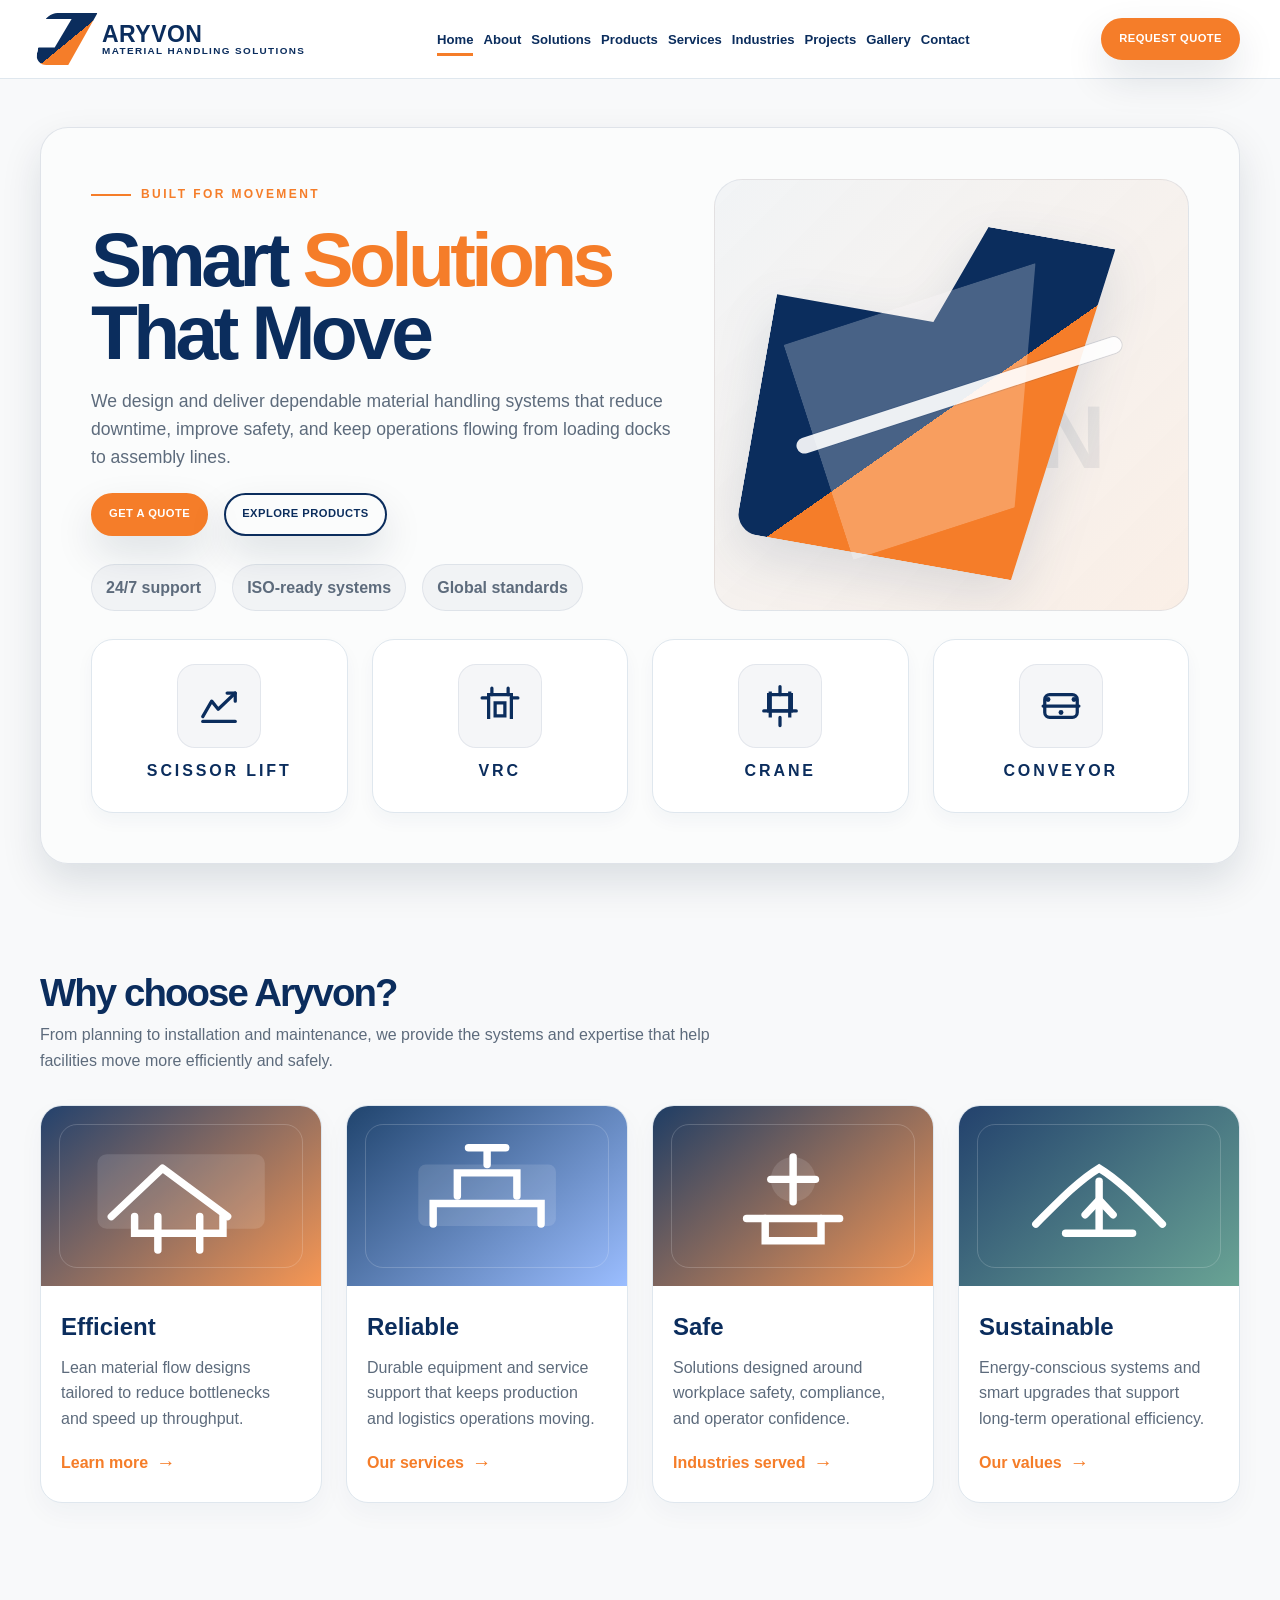
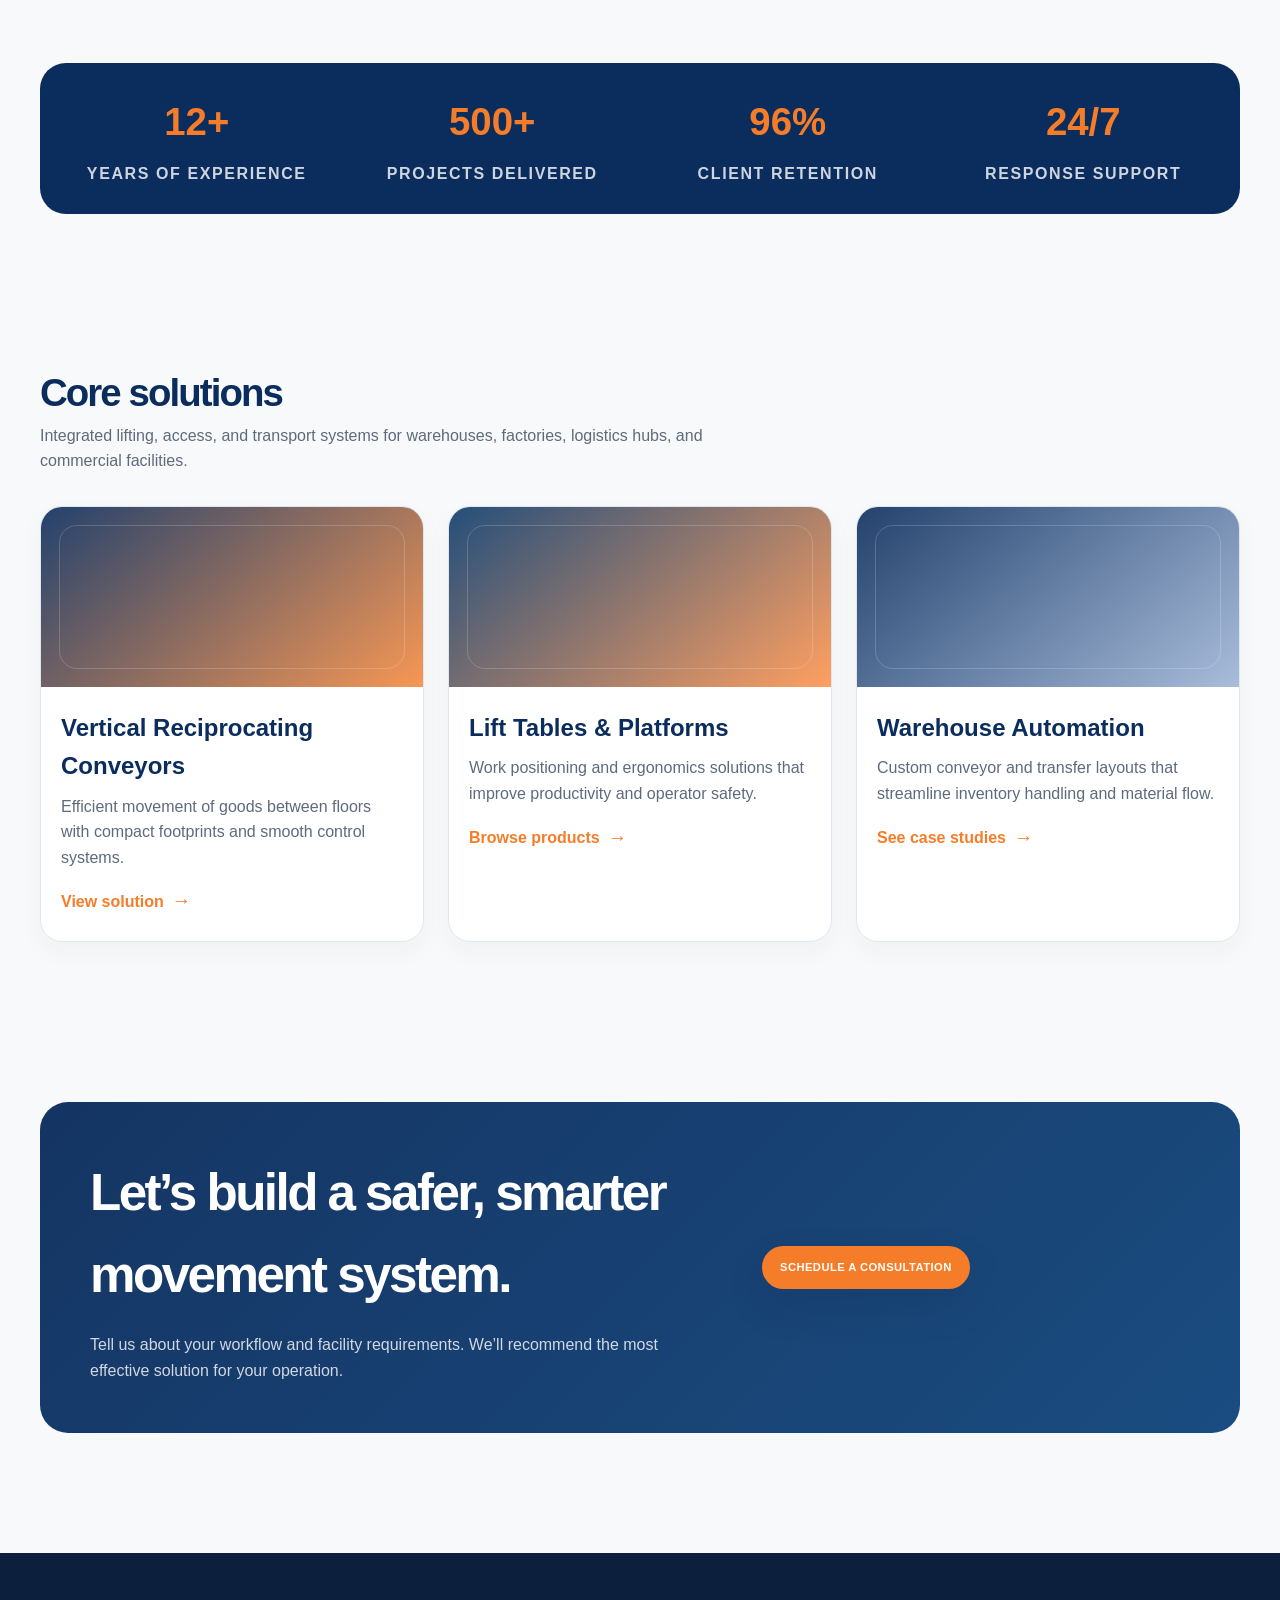
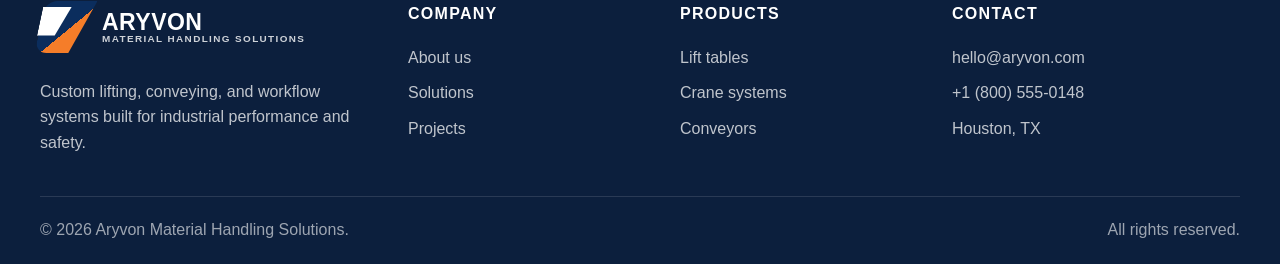
==== index.html @ c142fd36 "Upload Aryvon templete 1 site Co-authored-by: Copilot <223556219+Copilot@users.noreply.github.com>" ====
<!DOCTYPE html>
<html lang="en">
  <head>
    <meta charset="UTF-8" />
    <meta name="viewport" content="width=device-width, initial-scale=1.0" />
    <title>Aryvon Material Handling Solutions</title>
    <meta name="description" content="Aryvon Material Handling Solutions offers efficient, reliable and safe lifting, storage and conveyor systems for industrial operations." />
    <link rel="stylesheet" href="assets/css/styles.css" />
  </head>
  <body>
    <div class="site-shell">
      <header class="topbar">
        <div class="container topbar-inner">
          <a href="index.html" class="brand" aria-label="Aryvon home">
            <span class="brand-mark" aria-hidden="true"></span>
            <span class="brand-word">
              <strong>ARYVON</strong>
              <span>Material Handling Solutions</span>
            </span>
          </a>

          <nav class="nav" aria-label="Main navigation">
            <a class="active" href="index.html">Home</a>
            <a href="about.html">About</a>
            <a href="solutions.html">Solutions</a>
            <a href="products.html">Products</a>
            <a href="services.html">Services</a>
            <a href="industries.html">Industries</a>
            <a href="projects.html">Projects</a>
            <a href="gallery.html">Gallery</a>
            <a href="contact.html">Contact</a>
          </nav>

          <a class="btn btn--orange" href="quote.html">Request Quote</a>
          <button class="menu-toggle" type="button" aria-label="Toggle menu" aria-expanded="false">☰</button>
        </div>
      </header>

      <main>
        <section class="hero">
          <div class="container hero-box">
            <div class="hero-standalone">
              <div>
                <div class="hero-kicker">Built for movement</div>
                <h1>Smart <span>Solutions</span> That Move</h1>
                <p>
                  We design and deliver dependable material handling systems that reduce downtime,
                  improve safety, and keep operations flowing from loading docks to assembly lines.
                </p>
                <div class="hero-actions">
                  <a class="btn btn--orange" href="quote.html">Get a Quote</a>
                  <a class="btn btn--ghost" href="products.html">Explore Products</a>
                </div>
                <div class="trust-row">
                  <span class="mini-stat">24/7 support</span>
                  <span class="mini-stat">ISO-ready systems</span>
                  <span class="mini-stat">Global standards</span>
                </div>
              </div>

              <div class="hero-visual">
                <div class="big-word">ARYVON</div>
                <div class="brand-scene" aria-hidden="true">
                  <div class="logo-hero">
                    <div class="icon"></div>
                    <div class="sweep"></div>
                  </div>
                </div>
              </div>
            </div>

            <div class="feature-band">
              <article class="feature-card">
                <div class="feature-icon">
                  <svg viewBox="0 0 64 64" fill="none" xmlns="http://www.w3.org/2000/svg"><path d="M12 45L23 26L31 36L52 16" stroke="currentColor" stroke-width="4" stroke-linecap="round" stroke-linejoin="round"/><path d="M42 16H52V26" stroke="currentColor" stroke-width="4" stroke-linecap="round" stroke-linejoin="round"/><path d="M12 51H52" stroke="currentColor" stroke-width="4" stroke-linecap="round"/></svg>
                </div>
                <h3>Scissor Lift</h3>
              </article>

              <article class="feature-card">
                <div class="feature-icon">
                  <svg viewBox="0 0 64 64" fill="none" xmlns="http://www.w3.org/2000/svg"><path d="M18 48V18H46V48" stroke="currentColor" stroke-width="4"/><path d="M10 22H18M46 22H54M22 10V18M42 10V18" stroke="currentColor" stroke-width="4" stroke-linecap="round"/><path d="M26 28H38V44H26V28Z" stroke="currentColor" stroke-width="4"/></svg>
                </div>
                <h3>VRC</h3>
              </article>

              <article class="feature-card">
                <div class="feature-icon">
                  <svg viewBox="0 0 64 64" fill="none" xmlns="http://www.w3.org/2000/svg"><path d="M20 14V46M44 14V46M18 18H46V38H18V18Z" stroke="currentColor" stroke-width="4"/><path d="M32 18V8M32 46V56" stroke="currentColor" stroke-width="4" stroke-linecap="round"/><path d="M12 38H52" stroke="currentColor" stroke-width="4" stroke-linecap="round"/></svg>
                </div>
                <h3>Crane</h3>
              </article>

              <article class="feature-card">
                <div class="feature-icon">
                  <svg viewBox="0 0 64 64" fill="none" xmlns="http://www.w3.org/2000/svg"><path d="M10 32H54" stroke="currentColor" stroke-width="4" stroke-linecap="round"/><path d="M22 18H46C49 18 52 20 52 24V40C52 44 49 46 46 46H18C15 46 12 44 12 40V24C12 20 15 18 18 18H22Z" stroke="currentColor" stroke-width="4"/><circle cx="16" cy="24" r="3" fill="currentColor"/><circle cx="48" cy="24" r="3" fill="currentColor"/><circle cx="32" cy="40" r="3" fill="currentColor"/></svg>
                </div>
                <h3>Conveyor</h3>
              </article>
            </div>
          </div>
        </section>

        <section class="section">
          <div class="container">
            <div class="heading">
              <h2>Why choose Aryvon?</h2>
              <p>From planning to installation and maintenance, we provide the systems and expertise that help facilities move more efficiently and safely.</p>
            </div>

            <div class="grid-4">
              <article class="card">
                <div class="media" aria-hidden="true">
                  <svg viewBox="0 0 220 140" xmlns="http://www.w3.org/2000/svg">
                    <rect x="20" y="25" width="180" height="80" rx="10" fill="rgba(255,255,255,0.12)"/>
                    <path d="M35 92 L90 40 L160 92" fill="none" stroke="#fff" stroke-width="8" stroke-linecap="round" stroke-linejoin="round"/>
                    <path d="M60 92 V110 H155 V92" fill="none" stroke="#fff" stroke-width="8" stroke-linecap="round"/>
                    <path d="M85 92 V128" stroke="#fff" stroke-width="8" stroke-linecap="round"/>
                    <path d="M130 92 V128" stroke="#fff" stroke-width="8" stroke-linecap="round"/>
                  </svg>
                </div>
                <div class="content">
                  <h3>Efficient</h3>
                  <p>Lean material flow designs tailored to reduce bottlenecks and speed up throughput.</p>
                  <a class="link-arrow" href="solutions.html">Learn more</a>
                </div>
              </article>

              <article class="card">
                <div class="media" aria-hidden="true" style="background: linear-gradient(140deg, rgba(8,48,94,0.9), rgba(130,173,255,0.8));">
                  <svg viewBox="0 0 220 140" xmlns="http://www.w3.org/2000/svg">
                    <rect x="36" y="36" width="148" height="66" rx="8" fill="rgba(255,255,255,0.12)"/>
                    <path d="M52 100 V78 H168 V100" fill="none" stroke="#fff" stroke-width="8" stroke-linecap="round"/>
                    <path d="M78 70 V45 H142 V70" fill="none" stroke="#fff" stroke-width="8" stroke-linecap="round"/>
                    <path d="M110 36 V18" stroke="#fff" stroke-width="8" stroke-linecap="round"/>
                    <path d="M90 18 H130" stroke="#fff" stroke-width="8" stroke-linecap="round"/>
                  </svg>
                </div>
                <div class="content">
                  <h3>Reliable</h3>
                  <p>Durable equipment and service support that keeps production and logistics operations moving.</p>
                  <a class="link-arrow" href="services.html">Our services</a>
                </div>
              </article>

              <article class="card">
                <div class="media" aria-hidden="true" style="background: linear-gradient(140deg, rgba(6,40,84,0.9), rgba(245,125,41,0.8));">
                  <svg viewBox="0 0 220 140" xmlns="http://www.w3.org/2000/svg">
                    <circle cx="110" cy="52" r="24" fill="rgba(255,255,255,0.12)"/>
                    <path d="M110 28 V76" stroke="#fff" stroke-width="8" stroke-linecap="round"/>
                    <path d="M86 52 H134" stroke="#fff" stroke-width="8" stroke-linecap="round"/>
                    <path d="M60 94 H160" stroke="#fff" stroke-width="8" stroke-linecap="round"/>
                    <path d="M80 94 V118 H140 V94" fill="none" stroke="#fff" stroke-width="8" stroke-linecap="round"/>
                  </svg>
                </div>
                <div class="content">
                  <h3>Safe</h3>
                  <p>Solutions designed around workplace safety, compliance, and operator confidence.</p>
                  <a class="link-arrow" href="industries.html">Industries served</a>
                </div>
              </article>

              <article class="card">
                <div class="media" aria-hidden="true" style="background: linear-gradient(140deg, rgba(11,45,93,0.9), rgba(68,141,122,0.8));">
                  <svg viewBox="0 0 220 140" xmlns="http://www.w3.org/2000/svg">
                    <path d="M42 100 C72 70, 90 52, 110 40 C130 52, 148 70, 178 100" fill="none" stroke="#fff" stroke-width="8" stroke-linecap="round"/>
                    <path d="M74 110 H146" stroke="#fff" stroke-width="8" stroke-linecap="round"/>
                    <path d="M110 110 V54" stroke="#fff" stroke-width="8" stroke-linecap="round"/>
                    <path d="M95 90 L110 74 L125 90" fill="none" stroke="#fff" stroke-width="8" stroke-linecap="round" stroke-linejoin="round"/>
                  </svg>
                </div>
                <div class="content">
                  <h3>Sustainable</h3>
                  <p>Energy-conscious systems and smart upgrades that support long-term operational efficiency.</p>
                  <a class="link-arrow" href="about.html">Our values</a>
                </div>
              </article>
            </div>
          </div>
        </section>

        <section class="section">
          <div class="container">
            <div class="stats">
              <div class="stats-grid">
                <div class="stat-box">
                  <strong>12+</strong>
                  <span>Years of experience</span>
                </div>
                <div class="stat-box">
                  <strong>500+</strong>
                  <span>Projects delivered</span>
                </div>
                <div class="stat-box">
                  <strong>96%</strong>
                  <span>Client retention</span>
                </div>
                <div class="stat-box">
                  <strong>24/7</strong>
                  <span>Response support</span>
                </div>
              </div>
            </div>
          </div>
        </section>

        <section class="section">
          <div class="container">
            <div class="heading">
              <h2>Core solutions</h2>
              <p>Integrated lifting, access, and transport systems for warehouses, factories, logistics hubs, and commercial facilities.</p>
            </div>

            <div class="grid-3">
              <article class="card">
                <div class="media" aria-hidden="true"></div>
                <div class="content">
                  <h3>Vertical Reciprocating Conveyors</h3>
                  <p>Efficient movement of goods between floors with compact footprints and smooth control systems.</p>
                  <a class="link-arrow" href="solutions.html">View solution</a>
                </div>
              </article>

              <article class="card">
                <div class="media" aria-hidden="true" style="background: linear-gradient(140deg, rgba(12,59,108,0.9), rgba(255,133,52,0.78));"></div>
                <div class="content">
                  <h3>Lift Tables & Platforms</h3>
                  <p>Work positioning and ergonomics solutions that improve productivity and operator safety.</p>
                  <a class="link-arrow" href="products.html">Browse products</a>
                </div>
              </article>

              <article class="card">
                <div class="media" aria-hidden="true" style="background: linear-gradient(140deg, rgba(11,45,93,0.9), rgba(147,172,210,0.8));"></div>
                <div class="content">
                  <h3>Warehouse Automation</h3>
                  <p>Custom conveyor and transfer layouts that streamline inventory handling and material flow.</p>
                  <a class="link-arrow" href="projects.html">See case studies</a>
                </div>
              </article>
            </div>
          </div>
        </section>

        <section class="section">
          <div class="container quote-box">
            <div>
              <h3>Let’s build a safer, smarter movement system.</h3>
              <p>Tell us about your workflow and facility requirements. We’ll recommend the most effective solution for your operation.</p>
            </div>
            <div>
              <a class="btn btn--orange" href="quote.html">Schedule a consultation</a>
            </div>
          </div>
        </section>
      </main>

      <footer class="footer">
        <div class="container">
          <div class="footer-grid">
            <div>
              <div class="brand" aria-label="Aryvon home">
                <span class="brand-mark" aria-hidden="true"></span>
                <span class="brand-word">
                  <strong style="color: white;">ARYVON</strong>
                  <span style="color: rgba(255,255,255,.8);">Material Handling Solutions</span>
                </span>
              </div>
              <p style="margin-top: 18px; max-width: 320px;">Custom lifting, conveying, and workflow systems built for industrial performance and safety.</p>
            </div>

            <div>
              <h4>Company</h4>
              <ul class="footer-list">
                <li><a href="about.html">About us</a></li>
                <li><a href="solutions.html">Solutions</a></li>
                <li><a href="projects.html">Projects</a></li>
              </ul>
            </div>

            <div>
              <h4>Products</h4>
              <ul class="footer-list">
                <li><a href="products.html">Lift tables</a></li>
                <li><a href="products.html">Crane systems</a></li>
                <li><a href="products.html">Conveyors</a></li>
              </ul>
            </div>

            <div>
              <h4>Contact</h4>
              <ul class="footer-list">
                <li>hello@aryvon.com</li>
                <li>+1 (800) 555-0148</li>
                <li>Houston, TX</li>
              </ul>
            </div>
          </div>

          <div class="footer-bottom">
            <span>© <span id="year"></span> Aryvon Material Handling Solutions.</span>
            <span>All rights reserved.</span>
          </div>
        </div>
      </footer>
    </div>

    <script src="assets/js/script.js"></script>
  </body>
</html>
---- assets/css/styles.css ----
:root {
  --navy: #0b2d5d;
  --navy-deep: #071e3a;
  --navy-soft: #1a4277;
  --orange: #f57d29;
  --orange-soft: #ff9d4d;
  --cream: #f2f4f7;
  --white: #ffffff;
  --text: #1e2d3d;
  --muted: #5d6b7c;
  --line: #dfe7ee;
  --shadow: 0 18px 40px rgba(7, 30, 58, 0.12);
}

* { box-sizing: border-box; }

html { scroll-behavior: smooth; }

body {
  margin: 0;
  font-family: "Segoe UI", Arial, sans-serif;
  background: #e8ebee;
  color: var(--text);
  line-height: 1.6;
}

a { color: inherit; text-decoration: none; }

img { max-width: 100%; display: block; }

.container {
  width: min(1200px, calc(100% - 32px));
  margin: 0 auto;
}

.site-shell {
  background: rgba(255, 255, 255, 0.7);
  min-height: 100vh;
}

.topbar {
  background: rgba(255, 255, 255, 0.9);
  border-bottom: 1px solid var(--line);
  position: sticky;
  top: 0;
  z-index: 20;
  backdrop-filter: blur(10px);
}

.topbar-inner {
  display: flex;
  align-items: center;
  justify-content: space-between;
  gap: 10px;
  min-height: 78px;
  flex-wrap: nowrap;
}

.brand {
  display: inline-flex;
  align-items: center;
  gap: 10px;
  flex-shrink: 0;
}

.brand-mark {
  width: 52px;
  height: 52px;
  position: relative;
  display: inline-block;
}

.brand-mark::before,
.brand-mark::after {
  content: "";
  position: absolute;
  inset: 0;
}

.brand-mark::before {
  background: linear-gradient(135deg, var(--navy) 0%, var(--navy) 55%, var(--orange) 55%, var(--orange) 100%);
  clip-path: polygon(0 0, 100% 0, 65% 100%, 0 100%);
  border-radius: 12px 0 0 12px;
  transform: skew(-12deg);
}

.brand-mark::after {
  width: 55%;
  height: 55%;
  right: 6px;
  top: 6px;
  background: var(--white);
  clip-path: polygon(0 0, 100% 0, 62% 100%, 0 100%);
  transform: skew(-12deg);
}

.brand-word {
  display: flex;
  flex-direction: column;
  line-height: 1;
}

.brand-word strong {
  font-size: clamp(1.4rem, 1.8vw, 2.1rem);
  letter-spacing: 0.02em;
  font-weight: 900;
  color: var(--navy);
}

.brand-word span {
  font-size: 0.62rem;
  letter-spacing: 0.14em;
  text-transform: uppercase;
  color: var(--navy);
  font-weight: 700;
}

.nav {
  display: flex;
  align-items: center;
  justify-content: center;
  gap: 10px;
  flex: 1 1 auto;
  flex-wrap: nowrap;
  white-space: nowrap;
  overflow: hidden;
}

.nav a {
  color: var(--navy);
  font-size: 0.82rem;
  font-weight: 700;
  padding: 8px 0;
  position: relative;
  white-space: nowrap;
  flex-shrink: 0;
}

.nav a::after {
  content: "";
  position: absolute;
  left: 0;
  bottom: 2px;
  width: 100%;
  height: 3px;
  background: var(--orange);
  transform: scaleX(0);
  transform-origin: left;
  transition: transform 0.2s ease;
}

.nav a:hover::after,
.nav a.active::after {
  transform: scaleX(1);
}

.btn {
  display: inline-flex;
  align-items: center;
  justify-content: center;
  border: 2px solid var(--navy);
  background: var(--navy);
  color: var(--white);
  padding: 0.65rem 1rem;
  border-radius: 999px;
  font-weight: 800;
  letter-spacing: 0.04em;
  text-transform: uppercase;
  transition: 0.2s ease;
  box-shadow: var(--shadow);
  flex-shrink: 0;
  font-size: 0.7rem;
}

.btn:hover {
  transform: translateY(-2px);
}

.btn--ghost {
  background: transparent;
  color: var(--navy);
}

.btn--orange {
  background: var(--orange);
  border-color: var(--orange);
}

.menu-toggle {
  display: none;
  width: 48px;
  height: 48px;
  border-radius: 12px;
  border: 1px solid var(--line);
  background: var(--white);
}

.hero {
  padding: 48px 0 30px;
}

.hero-box {
  background: rgba(255,255,255,0.48);
  border: 1px solid rgba(22,48,90,0.12);
  border-radius: 28px;
  padding: clamp(28px, 4vw, 50px);
  box-shadow: var(--shadow);
}

.hero-standalone {
  display: grid;
  grid-template-columns: 1.1fr 0.9fr;
  gap: 42px;
  align-items: center;
}

.hero-kicker {
  display: inline-flex;
  align-items: center;
  gap: 10px;
  font-size: 0.75rem;
  font-weight: 800;
  letter-spacing: 0.2em;
  text-transform: uppercase;
  color: var(--orange);
}

.hero-kicker::before {
  content: "";
  width: 40px;
  height: 2px;
  background: var(--orange);
}

.hero h1 {
  font-size: clamp(2.8rem, 6vw, 6rem);
  line-height: 0.95;
  margin: 18px 0 18px;
  font-weight: 900;
  letter-spacing: -0.06em;
  color: var(--navy);
}

.hero h1 span {
  color: var(--orange);
}

.hero p {
  font-size: 1.1rem;
  color: var(--muted);
  max-width: 640px;
  margin: 0 0 22px;
}

.hero-actions {
  display: flex;
  flex-wrap: wrap;
  gap: 16px;
  margin-bottom: 28px;
}

.trust-row {
  display: flex;
  align-items: center;
  gap: 16px;
  flex-wrap: wrap;
  color: var(--muted);
  font-weight: 700;
}

.trust-row .mini-stat {
  display: flex;
  align-items: center;
  gap: 8px;
  padding: 10px 14px;
  border-radius: 999px;
  background: rgba(11, 45, 93, 0.04);
  border: 1px solid rgba(11,45,93,0.08);
}

.hero-visual {
  position: relative;
  min-height: 420px;
  display: flex;
  align-items: center;
  justify-content: center;
}

.hero-visual .big-word {
  font-size: clamp(4.5rem, 7vw, 9rem);
  font-weight: 900;
  letter-spacing: -0.08em;
  color: rgba(11,45,93,0.08);
  text-transform: uppercase;
  position: absolute;
  left: 10%;
  top: 60%;
  transform: translateY(-50%);
}

.brand-scene {
  position: relative;
  width: min(100%, 520px);
  aspect-ratio: 1.1;
  border-radius: 28px;
  padding: 22px;
  background: linear-gradient(135deg, rgba(11,45,93,0.04), rgba(245,125,41,0.1));
  border: 1px solid rgba(11,45,93,0.08);
  overflow: hidden;
}

.logo-hero {
  position: absolute;
  inset: 0;
  display: grid;
  place-items: center;
}

.logo-hero .icon {
  width: 80%;
  height: 80%;
  position: relative;
  filter: drop-shadow(0 18px 26px rgba(11,45,93,0.12));
}

.logo-hero .icon::before,
.logo-hero .icon::after {
  content: "";
  position: absolute;
  inset: 0;
}

.logo-hero .icon::before {
  background: linear-gradient(135deg, var(--navy) 0%, var(--navy) 52%, var(--orange) 52%, var(--orange) 100%);
  clip-path: polygon(0 30%, 42% 30%, 52% 0, 86% 0, 74% 100%, 0 100%);
  border-radius: 22px;
  transform: rotate(10deg);
}

.logo-hero .icon::after {
  inset: 15% 18% 12% 12%;
  background: rgba(255,255,255,0.25);
  clip-path: polygon(0 10%, 100% 10%, 64% 100%, 0 100%);
  transform: rotate(-18deg);
}

.logo-hero .sweep {
  position: absolute;
  width: 72%;
  height: 16px;
  background: rgba(255,255,255,0.9);
  border-radius: 999px;
  top: 50%;
  left: 16%;
  transform: rotate(-18deg) translateY(-50%);
  box-shadow: 0 0 0 1px rgba(11,45,93,0.12);
}

.feature-band {
  margin-top: 28px;
  display: grid;
  grid-template-columns: repeat(4, minmax(180px, 1fr));
  gap: 24px;
}

.feature-card {
  background: white;
  border: 1px solid var(--line);
  border-radius: 22px;
  padding: 24px 18px 20px;
  text-align: center;
  box-shadow: 0 8px 18px rgba(11,45,93,0.04);
}

.feature-icon {
  width: 84px;
  height: 84px;
  margin: 0 auto 10px;
  display: grid;
  place-items: center;
  border-radius: 18px;
  background: rgba(11,45,93,0.04);
  color: var(--navy);
  border: 1px solid rgba(11,45,93,0.08);
}

.feature-icon svg {
  width: 52px;
  height: 52px;
}

.feature-card h3 {
  margin: 0 0 8px;
  font-size: 1rem;
  letter-spacing: 0.18em;
  text-transform: uppercase;
  color: var(--navy);
}

.section {
  padding: 80px 0;
}

.heading {
  margin-bottom: 32px;
}

.heading h2 {
  margin: 0 0 10px;
  font-size: clamp(2.1rem, 3vw, 4rem);
  line-height: 1;
  letter-spacing: -0.05em;
  color: var(--navy);
}

.heading p {
  margin: 0;
  color: var(--muted);
  max-width: 720px;
}

.grid-3,
.grid-4,
.grid-2 {
  display: grid;
  gap: 24px;
}

.grid-3 { grid-template-columns: repeat(3, minmax(0, 1fr)); }
.grid-4 { grid-template-columns: repeat(4, minmax(0, 1fr)); }
.grid-2 { grid-template-columns: repeat(2, minmax(0, 1fr)); }

.card {
  background: var(--white);
  border: 1px solid var(--line);
  border-radius: 22px;
  overflow: hidden;
  box-shadow: 0 10px 26px rgba(11,45,93,0.04);
}

.card .media {
  min-height: 180px;
  background: linear-gradient(140deg, rgba(11,45,93,0.9), rgba(245,125,41,0.8));
  position: relative;
  display: grid;
  place-items: center;
  padding: 16px;
}

.card .media svg {
  width: 88%;
  height: 88%;
  display: block;
}

.card .media::before {
  content: "";
  position: absolute;
  inset: 18px;
  border-radius: 18px;
  border: 1px solid rgba(255,255,255,0.18);
}

.card .content {
  padding: 22px 20px 24px;
}

.card h3 {
  margin: 0 0 8px;
  font-size: 1.5rem;
  color: var(--navy);
}

.card p {
  margin: 0 0 16px;
  color: var(--muted);
}

.link-arrow {
  display: inline-flex;
  align-items: center;
  gap: 8px;
  font-weight: 800;
  color: var(--orange);
}

.link-arrow::after {
  content: "→";
  font-size: 1.2rem;
}

.stats {
  background: var(--navy);
  color: var(--white);
  border-radius: 26px;
  padding: 28px 24px;
}

.stats-grid {
  display: grid;
  grid-template-columns: repeat(4, minmax(0, 1fr));
  gap: 30px;
}

.stat-box {
  text-align: center;
}

.stat-box strong {
  display: block;
  font-size: clamp(2rem, 3vw, 3rem);
  margin-bottom: 8px;
  color: var(--orange);
}

.stat-box span {
  font-weight: 700;
  letter-spacing: 0.1em;
  text-transform: uppercase;
  color: rgba(255,255,255,0.8);
}

.quote-box {
  background: linear-gradient(135deg, rgba(11,45,93,0.96), rgba(17,69,124,0.96));
  border-radius: 28px;
  color: var(--white);
  padding: clamp(28px, 4vw, 50px);
  display: grid;
  grid-template-columns: 1.2fr 0.8fr;
  gap: 30px;
  align-items: center;
}

.quote-box h3 {
  font-size: clamp(2rem, 4vw, 3.2rem);
  margin: 0 0 16px;
  letter-spacing: -0.05em;
}

.quote-box p {
  margin: 0;
  color: rgba(255,255,255,0.8);
  max-width: 620px;
}

.page-hero {
  padding: 52px 0 20px;
}

.page-hero .hero-box {
  padding: 32px 28px;
}

.breadcrumbs {
  display: inline-flex;
  gap: 10px;
  align-items: center;
  font-size: 0.8rem;
  letter-spacing: 0.12em;
  text-transform: uppercase;
  color: var(--muted);
}

.breadcrumbs a { color: var(--navy); font-weight: 700; }

.page-hero h1 {
  margin: 14px 0 0;
  font-size: clamp(2.5rem, 5vw, 5rem);
  line-height: 0.96;
  letter-spacing: -0.06em;
  color: var(--navy);
}

.text-columns {
  display: grid;
  grid-template-columns: repeat(2, minmax(0, 1fr));
  gap: 22px;
}

.list-check {
  list-style: none;
  padding: 0;
  margin: 0;
}

.list-check li {
  position: relative;
  padding-left: 32px;
  margin-bottom: 14px;
  color: var(--text);
  font-weight: 600;
}

.list-check li::before {
  content: "✓";
  position: absolute;
  left: 0;
  top: -1px;
  color: var(--orange);
  font-weight: 900;
}

.value-grid {
  display: grid;
  grid-template-columns: repeat(4, minmax(0, 1fr));
  gap: 22px;
}

.value-card {
  background: var(--white);
  border: 1px solid var(--line);
  border-radius: 20px;
  padding: 28px 18px 22px;
  text-align: center;
}

.value-card .icon-wrap {
  width: 72px;
  height: 72px;
  margin: 0 auto 16px;
  border-radius: 18px;
  display: grid;
  place-items: center;
  background: rgba(245,125,41,0.08);
  color: var(--navy);
}

.value-card h3 {
  margin: 0;
  letter-spacing: 0.12em;
  text-transform: uppercase;
  font-size: 0.9rem;
  color: var(--navy);
}

.team-grid {
  display: grid;
  grid-template-columns: repeat(3, minmax(0, 1fr));
  gap: 22px;
}

.person {
  background: var(--white);
  border: 1px solid var(--line);
  border-radius: 22px;
  overflow: hidden;
}

.person .avatar {
  height: 220px;
  background: linear-gradient(135deg, rgba(11,45,93,0.9), rgba(245,125,41,0.8));
  position: relative;
}

.person .avatar::before {
  content: "";
  position: absolute;
  width: 110px;
  height: 110px;
  border-radius: 50%;
  background: rgba(255,255,255,0.26);
  left: 50%;
  top: 24px;
  transform: translateX(-50%);
}

.person .avatar::after {
  content: "";
  position: absolute;
  width: 140px;
  height: 80px;
  border-radius: 80px 80px 0 0;
  background: rgba(255,255,255,0.16);
  left: 50%;
  bottom: 18px;
  transform: translateX(-50%);
}

.person .meta {
  padding: 20px;
}

.person h3 { margin: 0 0 4px; color: var(--navy); }

.person span { color: var(--orange); font-weight: 700; }

.form-grid {
  display: grid;
  grid-template-columns: 1.1fr 0.9fr;
  gap: 30px;
}

.form-card {
  background: var(--white);
  border: 1px solid var(--line);
  border-radius: 24px;
  padding: 28px;
  box-shadow: 0 10px 26px rgba(11,45,93,0.04);
}

.form-grid form {
  display: grid;
  grid-template-columns: repeat(2, minmax(0, 1fr));
  gap: 18px;
}

.form-grid .full {
  grid-column: 1 / -1;
}

label {
  display: block;
  font-size: 0.8rem;
  letter-spacing: 0.08em;
  text-transform: uppercase;
  color: var(--navy);
  font-weight: 800;
  margin-bottom: 8px;
}

input, select, textarea {
  width: 100%;
  border: 1px solid var(--line);
  border-radius: 12px;
  padding: 0.9rem 1rem;
  background: #f9fbfd;
  font: inherit;
  color: var(--text);
}

textarea { min-height: 150px; resize: vertical; }

.contact-list {
  display: grid;
  gap: 18px;
}

.contact-item {
  display: flex;
  gap: 16px;
  align-items: flex-start;
  background: rgba(11,45,93,0.03);
  border: 1px solid var(--line);
  border-radius: 18px;
  padding: 18px 16px;
}

.contact-item .icon-wrap {
  width: 48px;
  height: 48px;
  border-radius: 14px;
  background: rgba(245,125,41,0.1);
  display: grid;
  place-items: center;
  color: var(--orange);
}

.contact-item strong {
  display: block;
  color: var(--navy);
  margin-bottom: 2px;
}

.project-grid {
  display: grid;
  grid-template-columns: repeat(3, minmax(0, 1fr));
  gap: 22px;
}

.project-card {
  background: var(--white);
  border: 1px solid var(--line);
  border-radius: 22px;
  overflow: hidden;
}

.project-card .thumb {
  height: 220px;
  background: linear-gradient(135deg, rgba(11,45,93,0.95), rgba(245,125,41,0.8));
  position: relative;
}

.project-card .thumb::before {
  content: "";
  position: absolute;
  inset: 18px;
  border: 1px solid rgba(255,255,255,0.22);
  border-radius: 18px;
}

.project-card .meta {
  padding: 22px;
}

.project-card .meta small {
  display: block;
  margin-bottom: 8px;
  text-transform: uppercase;
  letter-spacing: 0.12em;
  color: var(--orange);
  font-weight: 700;
}

.gallery-grid {
  display: grid;
  grid-template-columns: repeat(3, minmax(0, 1fr));
  gap: 22px;
}

.gallery-item {
  background: var(--white);
  border: 1px solid var(--line);
  border-radius: 22px;
  overflow: hidden;
}

.gallery-image {
  height: 220px;
  background: linear-gradient(135deg, rgba(11,45,93,0.86), rgba(15,96,170,0.72), rgba(245,125,41,0.8));
  position: relative;
}

.gallery-image::before {
  content: "";
  position: absolute;
  inset: 16px;
  border-radius: 18px;
  border: 1px solid rgba(255,255,255,0.18);
}

.gallery-item figcaption {
  padding: 14px 18px 20px;
  font-weight: 700;
  color: var(--navy);
}

.process {
  display: grid;
  grid-template-columns: repeat(4, minmax(0, 1fr));
  gap: 22px;
}

.process-step {
  background: var(--white);
  border: 1px solid var(--line);
  border-radius: 20px;
  padding: 26px 18px;
  text-align: center;
}

.process-step .num {
  width: 52px;
  height: 52px;
  margin: 0 auto 18px;
  border-radius: 14px;
  background: rgba(245,125,41,0.12);
  color: var(--orange);
  display: grid;
  place-items: center;
  font-weight: 800;
}

.footer {
  background: #0c1f3d;
  color: rgba(255,255,255,0.82);
  padding: 48px 0 22px;
  margin-top: 40px;
}

.footer-grid {
  display: grid;
  grid-template-columns: 1.4fr 1fr 1fr 1.2fr;
  gap: 32px;
}

.footer h4 {
  margin: 0 0 18px;
  color: var(--white);
  font-size: 1rem;
  text-transform: uppercase;
  letter-spacing: 0.08em;
}

.footer p,
.footer a,
.footer li {
  color: rgba(255,255,255,0.74);
}

.footer-list {
  list-style: none;
  padding: 0;
  margin: 0;
  display: grid;
  gap: 10px;
}

.footer-bottom {
  margin-top: 24px;
  padding-top: 20px;
  border-top: 1px solid rgba(255,255,255,0.12);
  display: flex;
  justify-content: space-between;
  gap: 16px;
  flex-wrap: wrap;
  color: rgba(255,255,255,0.6);
}

@media (max-width: 980px) {
  .hero-standalone,
  .quote-box,
  .form-grid,
  .grid-2,
  .text-columns {
    grid-template-columns: 1fr;
  }

  .grid-3,
  .grid-4,
  .team-grid,
  .project-grid,
  .gallery-grid,
  .value-grid,
  .stats-grid,
  .process,
  .footer-grid,
  .feature-band {
    grid-template-columns: repeat(2, minmax(0, 1fr));
  }

  .nav {
    position: absolute;
    top: 82px;
    right: 16px;
    left: 16px;
    display: none;
    flex-direction: column;
    align-items: flex-start;
    background: rgba(255,255,255,0.98);
    border: 1px solid var(--line);
    border-radius: 16px;
    padding: 18px 16px;
    box-shadow: var(--shadow);
  }

  .nav.nav-open {
    display: flex;
  }

  .menu-toggle {
    display: inline-grid;
    place-items: center;
  }
}

@media (max-width: 640px) {
  .topbar-inner {
    min-height: 72px;
  }

  .brand-word strong {
    font-size: 1.5rem;
  }

  .brand-word span {
    letter-spacing: 0.1em;
  }

  .grid-3,
  .grid-4,
  .team-grid,
  .project-grid,
  .gallery-grid,
  .value-grid,
  .stats-grid,
  .process,
  .feature-band,
  .footer-grid {
    grid-template-columns: 1fr;
  }

  .form-grid form {
    grid-template-columns: 1fr;
  }

  .hero-actions {
    flex-direction: column;
    align-items: stretch;
  }

  .btn {
    width: 100%;
  }
}
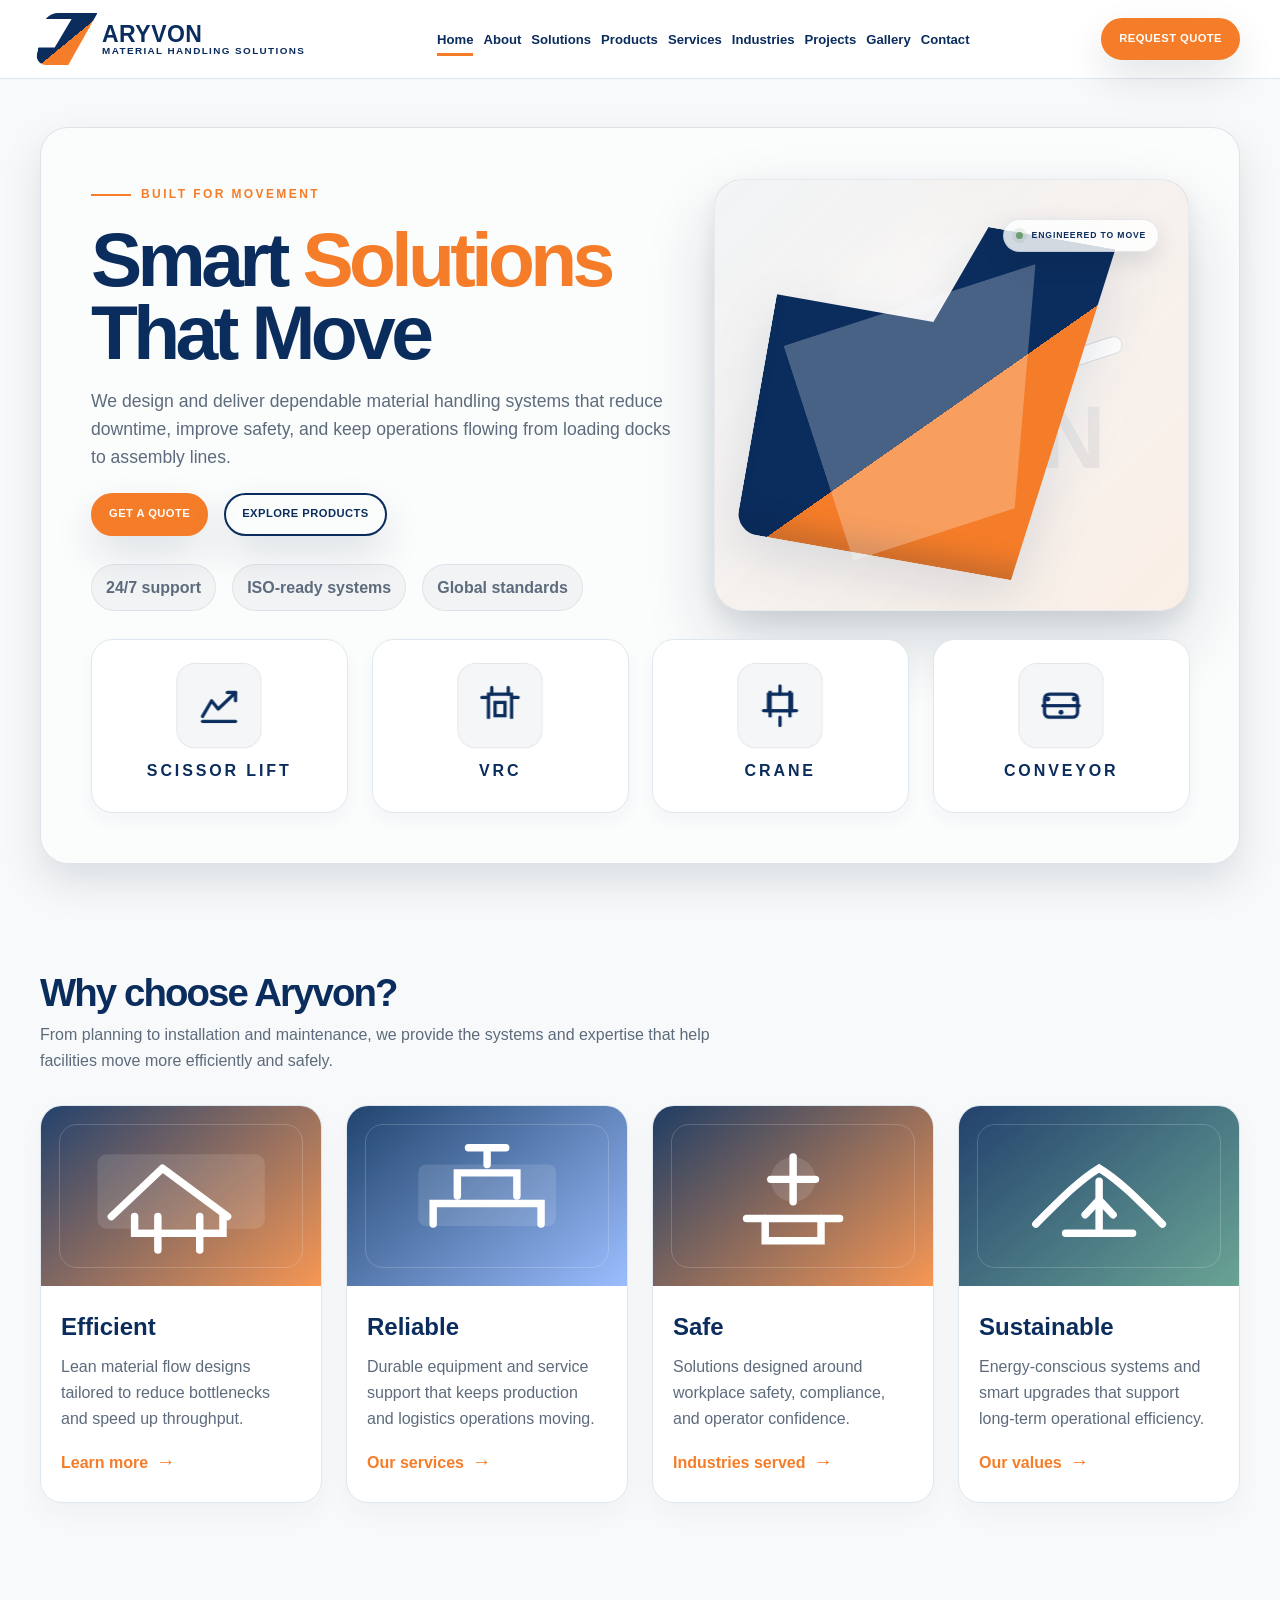
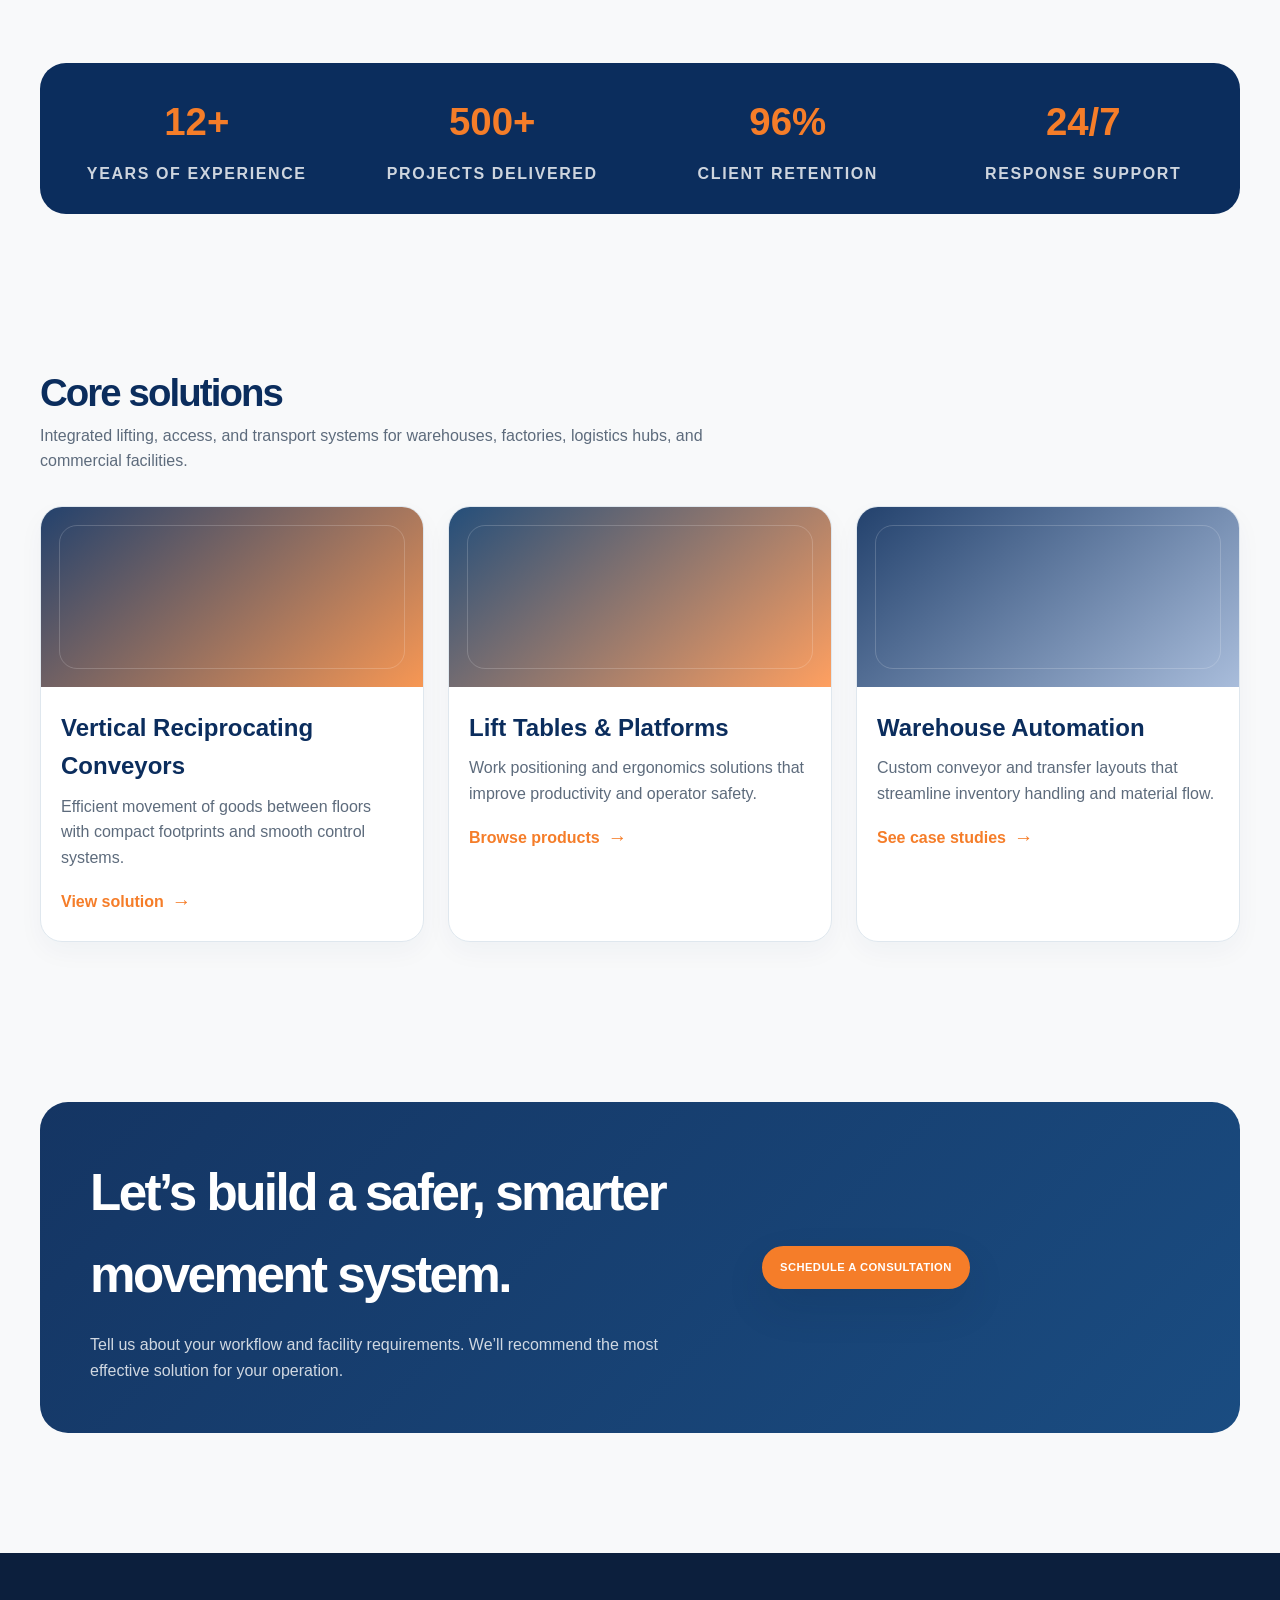
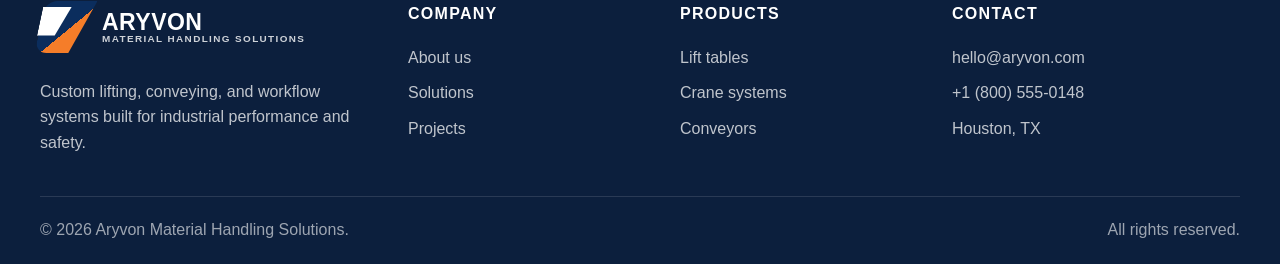
==== commit db04742f: "Add 3D animation to Aryvon homepage Co-authored-by: Copilot <223556219+Copilot@users.noreply.github." ====
--- a/index.html
+++ b/index.html
@@ -7,7 +7,7 @@
     <meta name="description" content="Aryvon Material Handling Solutions offers efficient, reliable and safe lifting, storage and conveyor systems for industrial operations." />
     <link rel="stylesheet" href="assets/css/styles.css" />
   </head>
-  <body>
+  <body class="home-page">
     <div class="site-shell">
       <header class="topbar">
         <div class="container topbar-inner">
@@ -61,6 +61,7 @@
               <div class="hero-visual">
                 <div class="big-word">ARYVON</div>
                 <div class="brand-scene" aria-hidden="true">
+                  <div class="brand-scene-tag"><span></span> ENGINEERED TO MOVE</div>
                   <div class="logo-hero">
                     <div class="icon"></div>
                     <div class="sweep"></div>
--- a/assets/css/styles.css
+++ b/assets/css/styles.css
@@ -992,3 +992,149 @@
     width: 100%;
   }
 }
+
+.home-page .brand-scene {
+  transform: perspective(1100px) rotateX(var(--scene-tilt-x, 0deg)) rotateY(var(--scene-tilt-y, 0deg));
+  transform-style: preserve-3d;
+  box-shadow: 0 32px 70px rgba(7, 30, 58, 0.16), 0 10px 24px rgba(7, 30, 58, 0.08);
+  transition: transform 180ms ease-out, box-shadow 220ms ease, background-position 220ms ease;
+  background-image: radial-gradient(ellipse at var(--scene-glow-x, 50%) var(--scene-glow-y, 45%), rgba(255, 255, 255, 0.85), transparent 55%), linear-gradient(135deg, rgba(11, 45, 93, 0.04), rgba(245, 125, 41, 0.1));
+  background-repeat: no-repeat;
+  background-size: 100% 100%;
+}
+
+.home-page .brand-scene.is-pointer-tilting {
+  will-change: transform;
+  box-shadow: 0 42px 86px rgba(7, 30, 58, 0.22), 0 14px 32px rgba(7, 30, 58, 0.1);
+}
+
+.home-page .brand-scene-tag {
+  position: absolute;
+  top: 9%;
+  right: 6%;
+  z-index: 2;
+  display: inline-flex;
+  align-items: center;
+  gap: 9px;
+  padding: 9px 12px;
+  border: 1px solid rgba(11, 45, 93, 0.1);
+  border-radius: 999px;
+  background: rgba(255, 255, 255, 0.82);
+  box-shadow: 0 10px 24px rgba(7, 30, 58, 0.12);
+  color: var(--navy);
+  font-size: 0.54rem;
+  font-weight: 800;
+  letter-spacing: 0.1em;
+  transform: translateZ(52px);
+  animation: brand-tag-float 4s ease-in-out infinite;
+}
+
+.home-page .brand-scene-tag span {
+  width: 7px;
+  height: 7px;
+  border-radius: 50%;
+  background: #6f9c73;
+  box-shadow: 0 0 0 4px rgba(111, 156, 115, 0.14);
+}
+
+.home-page .logo-hero {
+  transform-style: preserve-3d;
+}
+
+.home-page .logo-hero .icon {
+  transform: translateZ(38px);
+  animation: brand-icon-float 6s ease-in-out infinite;
+}
+
+.home-page .logo-hero .icon::before {
+  box-shadow: inset -16px -14px 26px rgba(7, 30, 58, 0.18);
+}
+
+.home-page .logo-hero .sweep {
+  transform: translateZ(18px) rotate(-18deg) translateY(-50%);
+}
+
+.home-page .feature-card {
+  transform: perspective(900px) translateY(0) rotateX(0deg);
+  transform-style: preserve-3d;
+  transition: transform 260ms ease, box-shadow 260ms ease, border-color 260ms ease;
+}
+
+.home-page .feature-card:hover,
+.home-page .feature-card:focus-within {
+  border-color: rgba(11, 45, 93, 0.2);
+  box-shadow: 0 24px 44px rgba(11, 45, 93, 0.14);
+  transform: perspective(900px) translateY(-7px) rotateX(3deg);
+}
+
+.home-page .feature-icon {
+  transform: translateZ(14px);
+  transition: transform 260ms ease, box-shadow 260ms ease;
+}
+
+.home-page .feature-card:hover .feature-icon {
+  box-shadow: 0 10px 20px rgba(11, 45, 93, 0.14);
+  transform: translateZ(28px) rotate(-4deg);
+}
+
+.home-page .card {
+  transform: perspective(1000px) translateY(0) rotateX(0deg);
+  transform-style: preserve-3d;
+  transition: transform 260ms ease, box-shadow 260ms ease;
+}
+
+.home-page .card:hover {
+  box-shadow: 0 24px 44px rgba(11, 45, 93, 0.15);
+  transform: perspective(1000px) translateY(-7px) rotateX(2deg);
+}
+
+.home-page .card .media svg,
+.home-page .card .content {
+  transform: translateZ(12px);
+}
+
+.home-page.motion-ready [data-reveal] {
+  opacity: 0;
+  translate: 0 24px;
+  transition: opacity 700ms ease, translate 700ms cubic-bezier(0.2, 0.7, 0.2, 1);
+}
+
+.home-page.motion-ready [data-reveal].is-visible {
+  opacity: 1;
+  translate: 0 0;
+}
+
+.home-page.motion-ready .feature-card[data-reveal]:nth-child(2),
+.home-page.motion-ready .grid-3 > .card[data-reveal]:nth-child(2) {
+  transition-delay: 90ms;
+}
+
+.home-page.motion-ready .feature-card[data-reveal]:nth-child(3),
+.home-page.motion-ready .grid-3 > .card[data-reveal]:nth-child(3) {
+  transition-delay: 180ms;
+}
+
+.home-page.motion-ready .feature-card[data-reveal]:nth-child(4) {
+  transition-delay: 270ms;
+}
+
+@keyframes brand-icon-float {
+  0%, 100% { translate: 0 0; }
+  50% { translate: 0 -9px; }
+}
+
+@keyframes brand-tag-float {
+  0%, 100% { translate: 0 0; }
+  50% { translate: 0 -6px; }
+}
+
+@media (prefers-reduced-motion: reduce) {
+  *,
+  *::before,
+  *::after {
+    scroll-behavior: auto !important;
+    animation-duration: 0.01ms !important;
+    animation-iteration-count: 1 !important;
+    transition-duration: 0.01ms !important;
+  }
+}
